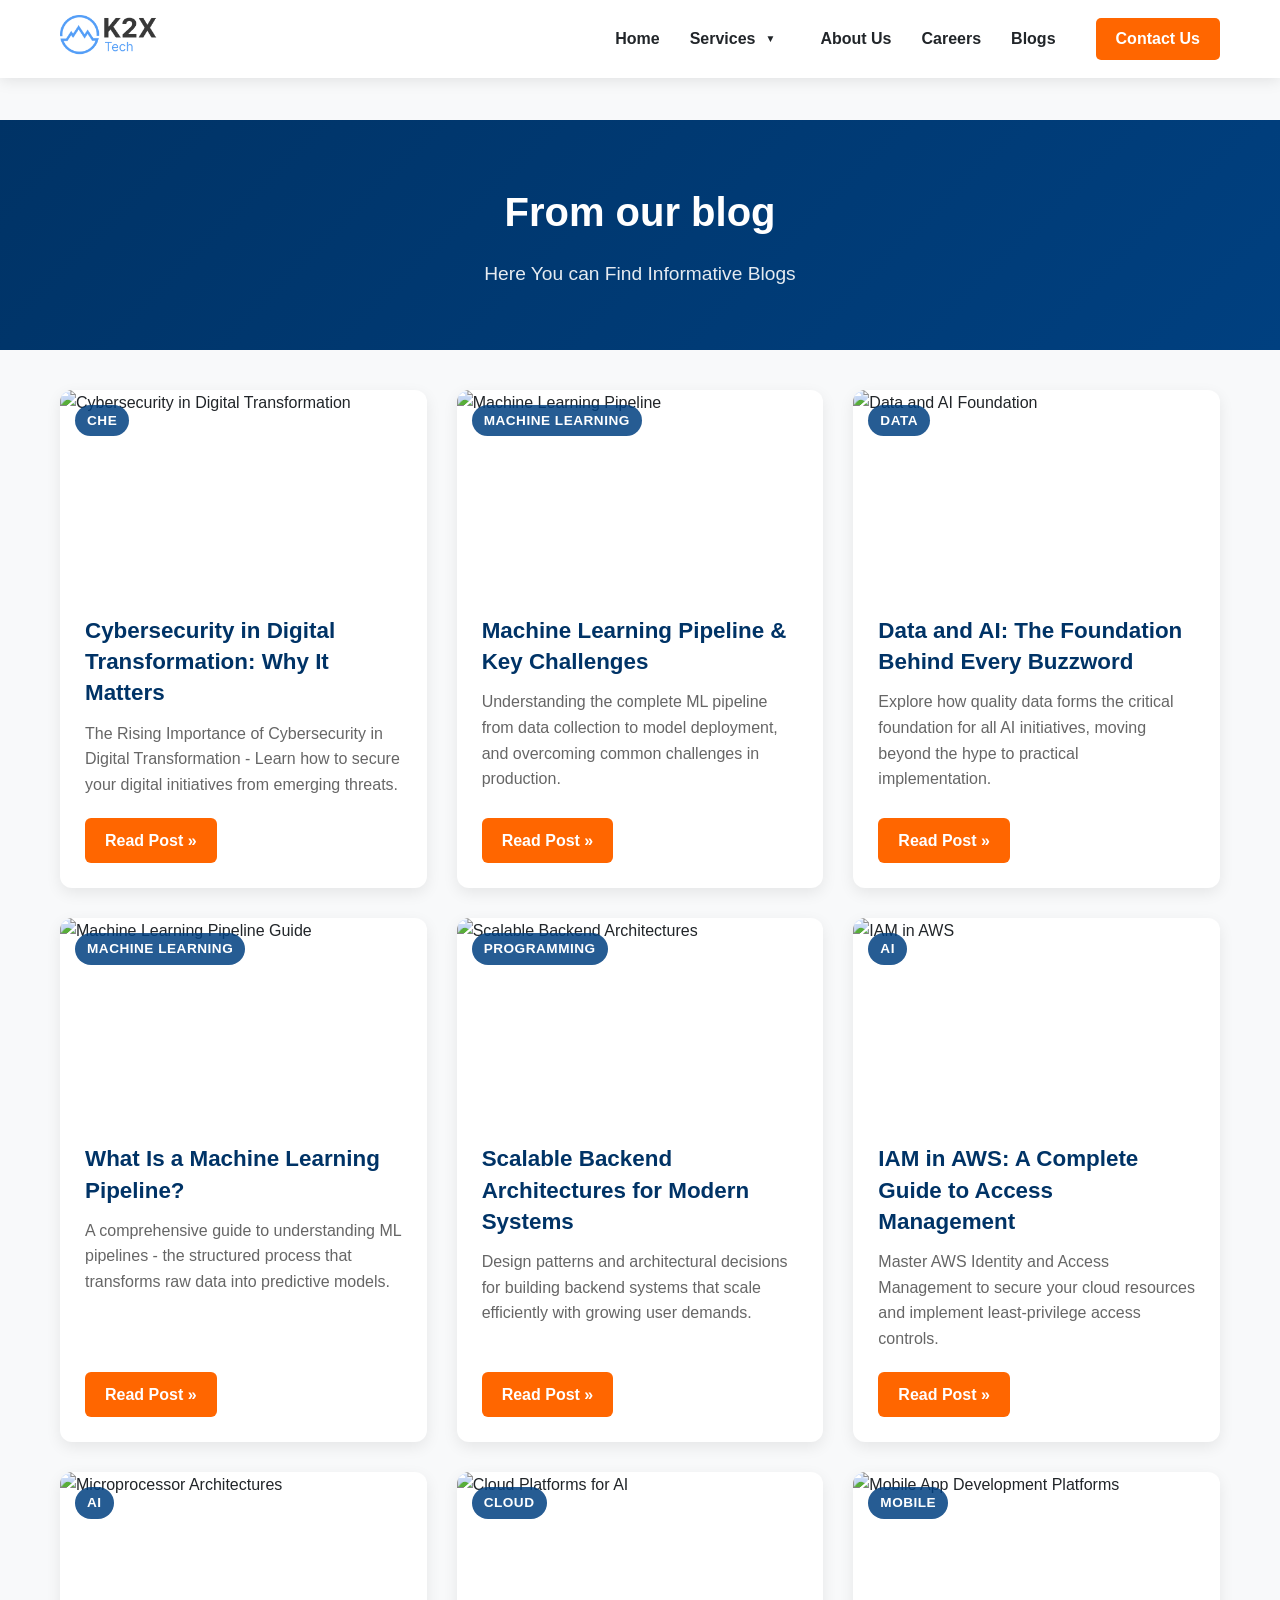
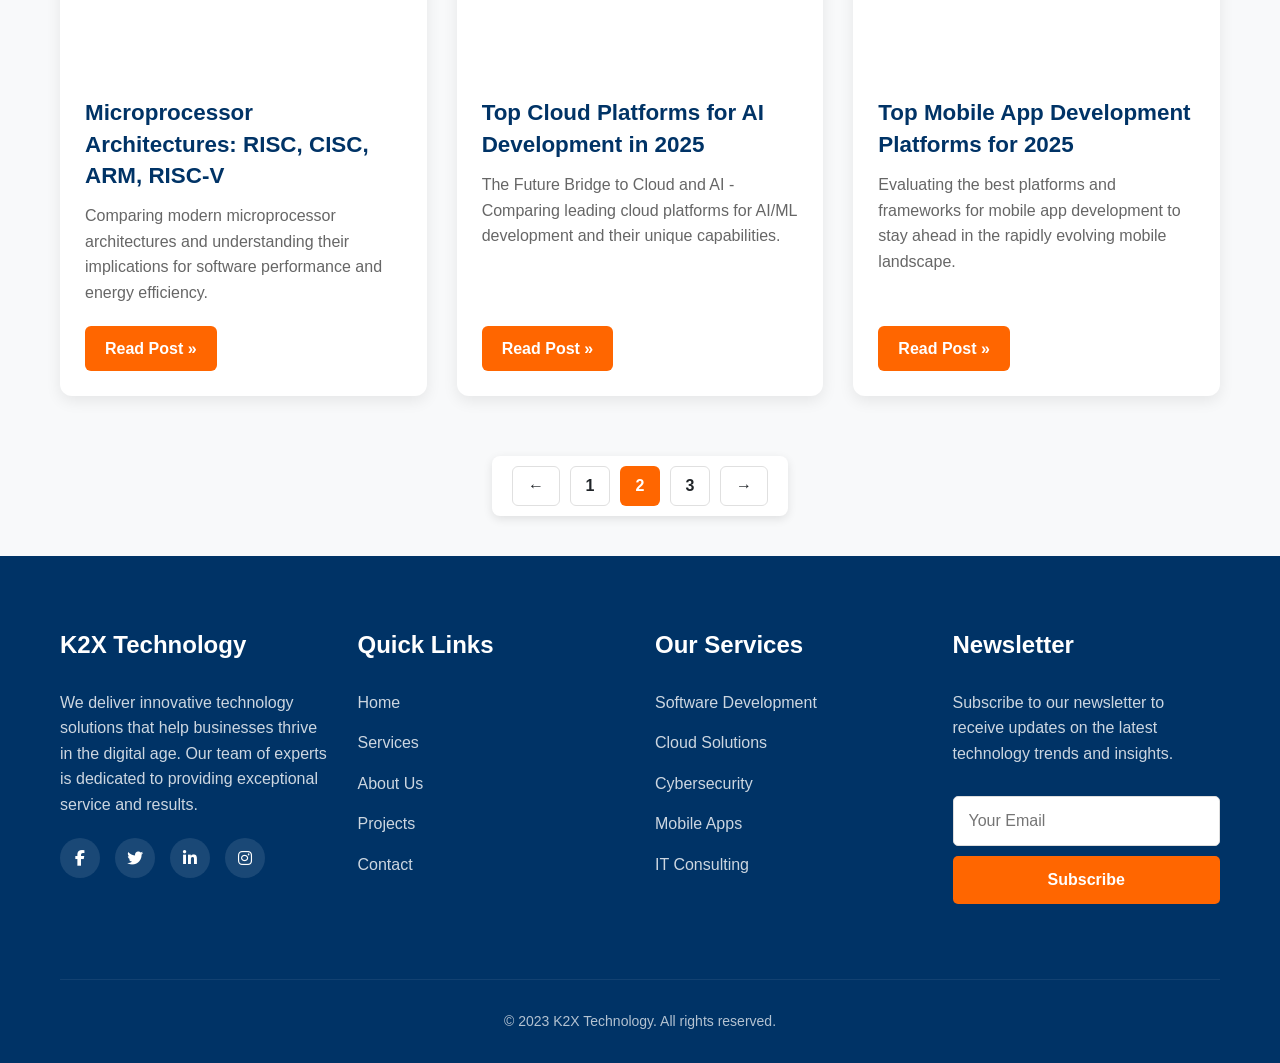
==== blog-page2.html @ 75957046 "Initial commit: K2x clone project" ====
<!DOCTYPE html>
<html lang="en">

<head>
    <meta charset="UTF-8">
    <meta name="viewport" content="width=device-width, initial-scale=1.0">
    <title>K2X TECH - AI Software Blogs - Page 2</title>
    <link rel="stylesheet" href="https://cdnjs.cloudflare.com/ajax/libs/font-awesome/6.4.0/css/all.min.css">
    <link rel="stylesheet" href="style.css">
    <style>
        /* Blog Page Specific Styles */
        .blog-page {
            padding-top: 120px;
            min-height: 100vh;
            background-color: #f8f9fa;
        }

        .blog-page-header {
            background: linear-gradient(135deg, var(--primary) 0%, #004080 100%);
            color: white;
            padding: 60px 0;
            text-align: center;
            margin-bottom: 40px;
        }

        .blog-page-title {
            font-size: 2.5rem;
            margin-bottom: 15px;
            font-weight: 700;
        }

        .blog-page-description {
            font-size: 1.2rem;
            opacity: 0.9;
            max-width: 600px;
            margin: 0 auto;
        }

        /* Blog Grid Layout */
        .blog-grid {
            display: grid;
            grid-template-columns: repeat(auto-fill, minmax(350px, 1fr));
            gap: 30px;
            margin-bottom: 60px;
        }

        .blog-card {
            background: white;
            border-radius: 12px;
            overflow: hidden;
            box-shadow: 0 5px 15px rgba(0, 0, 0, 0.08);
            transition: all 0.3s ease;
            height: 100%;
            display: flex;
            flex-direction: column;
        }

        .blog-card:hover {
            transform: translateY(-5px);
            box-shadow: 0 10px 25px rgba(0, 0, 0, 0.15);
        }

        .blog-category {
            position: absolute;
            top: 15px;
            left: 15px;
            background: rgba(0, 64, 128, 0.85);
            color: white;
            padding: 5px 12px;
            border-radius: 20px;
            font-size: 0.85rem;
            font-weight: 600;
            text-transform: uppercase;
            letter-spacing: 0.5px;
        }

        .blog-image {
            height: 200px;
            width: 100%;
            position: relative;
            overflow: hidden;
        }

        .blog-image img {
            width: 100%;
            height: 100%;
            object-fit: cover;
            transition: transform 0.5s ease;
        }

        .blog-card:hover .blog-image img {
            transform: scale(1.05);
        }

        .blog-content {
            padding: 25px;
            flex-grow: 1;
            display: flex;
            flex-direction: column;
        }

        .blog-title {
            font-size: 1.4rem;
            color: var(--primary);
            margin-bottom: 12px;
            line-height: 1.4;
            font-weight: 600;
        }

        .blog-excerpt {
            color: #666;
            line-height: 1.6;
            margin-bottom: 20px;
            flex-grow: 1;
        }

        .blog-meta {
            display: flex;
            justify-content: space-between;
            align-items: center;
            margin-top: auto;
        }

        .read-post-btn {
            background: var(--accent);
            color: white;
            border: none;
            padding: 10px 20px;
            border-radius: 6px;
            font-weight: 600;
            cursor: pointer;
            transition: all 0.3s ease;
            text-decoration: none;
            display: inline-block;
        }

        .read-post-btn:hover {
            background: #e67300;
            transform: translateY(-2px);
        }

        /* Pagination */
        .blog-pagination {
            display: flex;
            justify-content: center;
            margin: 40px 0;
        }

        .pagination-numbers {
            display: flex;
            align-items: center;
            gap: 10px;
            background: white;
            padding: 10px 20px;
            border-radius: 8px;
            box-shadow: 0 3px 10px rgba(0, 0, 0, 0.1);
        }

        .pagination-numbers a,
        .pagination-numbers span {
            display: flex;
            align-items: center;
            justify-content: center;
            min-width: 40px;
            height: 40px;
            border-radius: 6px;
            text-decoration: none;
            font-weight: 600;
            transition: all 0.3s ease;
        }

        .pagination-numbers a {
            color: var(--dark);
            background: white;
            border: 1px solid #e0e0e0;
        }

        .pagination-numbers a:hover {
            background: var(--primary);
            color: white;
            border-color: var(--primary);
        }

        .pagination-numbers span.current {
            background: var(--accent);
            color: white;
            border-color: var(--accent);
        }

        .page-arrow {
            padding: 0 15px !important;
        }

        /* Remove old pagination arrow styles if they exist */
        .pagination-arrow {
            display: none;
        }

        /* Responsive */
        @media (max-width: 992px) {
            .blog-grid {
                grid-template-columns: repeat(auto-fill, minmax(300px, 1fr));
            }
        }

        @media (max-width: 768px) {
            .blog-page-header {
                padding: 40px 0;
            }

            .blog-page-title {
                font-size: 2rem;
            }

            .blog-grid {
                grid-template-columns: 1fr;
                gap: 20px;
            }

            .blog-pagination {
                flex-direction: column;
                gap: 15px;
            }
        }

        @media (max-width: 576px) {
            .blog-page-title {
                font-size: 1.8rem;
            }

            .blog-page-description {
                font-size: 1.1rem;
            }

            .blog-content {
                padding: 20px;
            }

            .blog-title {
                font-size: 1.2rem;
            }
        }

        /* From our blog header style */
        .from-our-blog {
            text-align: center;
            margin-bottom: 30px;
        }

        .from-our-blog h2 {
            font-size: 2rem;
            color: var(--primary);
            margin-bottom: 10px;
        }

        .from-our-blog p {
            color: #666;
            font-size: 1.1rem;
        }
    </style>
</head>

<body>
    <!-- Header & Navigation -->
    <header>
        <div class="container header-container">
            <!-- Logo -->
            <a href="index.html" class="logo">
                <img src="K2X-logo.png" alt="K2X Tech" class="logo-img">
            </a>

            <!-- Desktop Navigation -->
            <nav class="desktop-nav">
                <ul>
                    <li><a href="index.html">Home</a></li>
                    <li class="has-dropdown">
                        <a href="index.html#services">Services <span class="dropdown-arrow">▼</span></a>
                        <ul class="dropdown-menu">
                            <li><a href="submenu.html#ai-machine-learning">AI/ML</a></li>
                            <li><a href="submenu.html#web-development">Web Development</a></li>
                            <li><a href="submenu.html#mobile-app-development">Mobile App Development</a></li>
                            <li><a href="submenu.html#ux-ui-design">UX/UI Design</a></li>
                            <li><a href="submenu.html#data-engineering">Data Engineering</a></li>
                            <li><a href="submenu.html#data-analytics">Data Analytics</a></li>
                        </ul>
                    </li>
                    <li><a href="index.html#about">About Us</a></li>
                    <li><a href="careers.html">Careers</a></li>
                    <li><a href="blog.html" class="active">Blogs</a></li>
                    <li><a href="index.html#contact" class="contact-btn">Contact Us</a></li>
                </ul>
            </nav>

            <!-- Mobile Menu Toggle -->
            <button class="mobile-menu-toggle" id="mobileMenuToggle" aria-label="Toggle menu">
                <div class="hamburger" id="hamburger">
                    <span class="hamburger-line"></span>
                    <span class="hamburger-line"></span>
                    <span class="hamburger-line"></span>
                </div>
            </button>
        </div>

        <!-- Mobile Menu Overlay -->
        <div class="mobile-menu-overlay" id="mobileMenuOverlay">
            <div class="mobile-menu-container">
                <div class="mobile-menu-header">
                    <div class="mobile-logo">
                        <img src="K2X-logo.png" alt="K2X Tech">
                    </div>
                </div>
                <nav class="mobile-nav">
                    <ul>
                        <li><a href="index.html">Home</a></li>
                        <li class="mobile-menu-item has-submenu">
                            <a href="index.html#services" class="submenu-toggle">
                                Services <span class="submenu-arrow">+</span>
                            </a>
                            <ul class="submenu">
                                <li><a href="submenu.html#ai-machine-learning">AI/ML</a></li>
                                <li><a href="submenu.html#web-development">Web Development</a></li>
                                <li><a href="submenu.html#mobile-app-development">Mobile App Development</a></li>
                                <li><a href="submenu.html#ux-ui-design">UX/UI Design</a></li>
                                <li><a href="submenu.html#data-engineering">Data Engineering</a></li>
                                <li><a href="submenu.html#data-analytics">Data Analytics</a></li>
                            </ul>
                        </li>
                        <li><a href="index.html#about">About Us</a></li>
                        <li><a href="careers.html">Careers</a></li>
                        <li><a href="blog.html" class="active">Blogs</a></li>
                        <li><a href="index.html#contact" class="mobile-contact-btn">Contact Us</a></li>
                    </ul>
                </nav>
            </div>
        </div>
    </header>

    <!-- Blog Page Content - Page 2 -->
    <main class="blog-page">
        <!-- Blog Page Header -->
        <div class="blog-page-header">
            <div class="container">
                <h1 class="blog-page-title">From our blog</h1>
                <p class="blog-page-description">Here You can Find Informative Blogs</p>
            </div>
        </div>

        <div class="container">
            <!-- Blog Grid -->
            <div class="blog-grid">
                <!-- Blog Card 1 - Page 2 -->
                <div class="blog-card">
                    <div class="blog-image">
                        <span class="blog-category">CHE</span>
                        <img src="https://images.unsplash.com/photo-1550751827-4bd374c3f58b?ixlib=rb-4.0.3&auto=format&fit=crop&w=600&q=80"
                            alt="Cybersecurity in Digital Transformation">
                    </div>
                    <div class="blog-content">
                        <h3 class="blog-title">Cybersecurity in Digital Transformation: Why It Matters</h3>
                        <p class="blog-excerpt">The Rising Importance of Cybersecurity in Digital Transformation - Learn
                            how to secure your digital initiatives from emerging threats.</p>
                        <div class="blog-meta">
                            <a href="blog-post-cybersecurity.html" class="read-post-btn">Read Post »</a>
                        </div>
                    </div>
                </div>

                <!-- Blog Card 2 - Page 2 -->
                <div class="blog-card">
                    <div class="blog-image">
                        <span class="blog-category">Machine Learning</span>
                        <img src="https://images.unsplash.com/photo-1555949963-ff9fe0c870eb?ixlib=rb-4.0.3&auto=format&fit=crop&w=600&q=80"
                            alt="Machine Learning Pipeline">
                    </div>
                    <div class="blog-content">
                        <h3 class="blog-title">Machine Learning Pipeline & Key Challenges</h3>
                        <p class="blog-excerpt">Understanding the complete ML pipeline from data collection to model
                            deployment, and overcoming common challenges in production.</p>
                        <div class="blog-meta">
                            <a href="blog-post-ml-pipeline.html" class="read-post-btn">Read Post »</a>
                        </div>
                    </div>
                </div>

                <!-- Blog Card 3 - Page 2 -->
                <div class="blog-card">
                    <div class="blog-image">
                        <span class="blog-category">Data</span>
                        <img src="https://images.unsplash.com/photo-1551288049-bebda4e38f71?ixlib=rb-4.0.3&auto=format&fit=crop&w=600&q=80"
                            alt="Data and AI Foundation">
                    </div>
                    <div class="blog-content">
                        <h3 class="blog-title">Data and AI: The Foundation Behind Every Buzzword</h3>
                        <p class="blog-excerpt">Explore how quality data forms the critical foundation for all AI
                            initiatives, moving beyond the hype to practical implementation.</p>
                        <div class="blog-meta">
                            <a href="blog-post-data-ai-foundation.html" class="read-post-btn">Read Post »</a>
                        </div>
                    </div>
                </div>

                <!-- Blog Card 4 - Page 2 -->
                <div class="blog-card">
                    <div class="blog-image">
                        <span class="blog-category">Machine Learning</span>
                        <img src="https://images.unsplash.com/photo-1555255707-c07966088b7b?ixlib=rb-4.0.3&auto=format&fit=crop&w=600&q=80"
                            alt="Machine Learning Pipeline Guide">
                    </div>
                    <div class="blog-content">
                        <h3 class="blog-title">What Is a Machine Learning Pipeline?</h3>
                        <p class="blog-excerpt">A comprehensive guide to understanding ML pipelines - the structured
                            process that transforms raw data into predictive models.</p>
                        <div class="blog-meta">
                            <a href="blog-post-what-is-ml-pipeline.html" class="read-post-btn">Read Post »</a>
                        </div>
                    </div>
                </div>

                <!-- Blog Card 5 - Page 2 -->
                <div class="blog-card">
                    <div class="blog-image">
                        <span class="blog-category">Programming</span>
                        <img src="https://images.unsplash.com/photo-1555066931-4365d14bab8c?ixlib=rb-4.0.3&auto=format&fit=crop&w=600&q=80"
                            alt="Scalable Backend Architectures">
                    </div>
                    <div class="blog-content">
                        <h3 class="blog-title">Scalable Backend Architectures for Modern Systems</h3>
                        <p class="blog-excerpt">Design patterns and architectural decisions for building backend systems
                            that scale efficiently with growing user demands.</p>
                        <div class="blog-meta">
                            <a href="blog-post-scalable-backend.html" class="read-post-btn">Read Post »</a>
                        </div>
                    </div>
                </div>

                <!-- Blog Card 6 - Page 2 -->
                <div class="blog-card">
                    <div class="blog-image">
                        <span class="blog-category">AI</span>
                        <img src="https://images.unsplash.com/photo-1620712943543-bcc4688e7485?ixlib=rb-4.0.3&auto=format&fit=crop&w=600&q=80"
                            alt="IAM in AWS">
                    </div>
                    <div class="blog-content">
                        <h3 class="blog-title">IAM in AWS: A Complete Guide to Access Management</h3>
                        <p class="blog-excerpt">Master AWS Identity and Access Management to secure your cloud resources
                            and implement least-privilege access controls.</p>
                        <div class="blog-meta">
                            <a href="blog-post-aws-iam.html" class="read-post-btn">Read Post »</a>
                        </div>
                    </div>
                </div>

                <!-- Blog Card 7 - Page 2 -->
                <div class="blog-card">
                    <div class="blog-image">
                        <span class="blog-category">AI</span>
                        <img src="https://images.unsplash.com/photo-1581094794329-c8112a89af12?ixlib=rb-4.0.3&auto=format&fit=crop&w=600&q=80"
                            alt="Microprocessor Architectures">
                    </div>
                    <div class="blog-content">
                        <h3 class="blog-title">Microprocessor Architectures: RISC, CISC, ARM, RISC-V</h3>
                        <p class="blog-excerpt">Comparing modern microprocessor architectures and understanding their
                            implications for software performance and energy efficiency.</p>
                        <div class="blog-meta">
                            <a href="blog-post-microprocessor-arch.html" class="read-post-btn">Read Post »</a>
                        </div>
                    </div>
                </div>

                <!-- Blog Card 8 - Page 2 -->
                <div class="blog-card">
                    <div class="blog-image">
                        <span class="blog-category">Cloud</span>
                        <img src="https://images.unsplash.com/photo-1451187580459-43490279c0fa?ixlib=rb-4.0.3&auto=format&fit=crop&w=600&q=80"
                            alt="Cloud Platforms for AI">
                    </div>
                    <div class="blog-content">
                        <h3 class="blog-title">Top Cloud Platforms for AI Development in 2025</h3>
                        <p class="blog-excerpt">The Future Bridge to Cloud and AI - Comparing leading cloud platforms
                            for AI/ML development and their unique capabilities.</p>
                        <div class="blog-meta">
                            <a href="blog-post-cloud-ai-platforms.html" class="read-post-btn">Read Post »</a>
                        </div>
                    </div>
                </div>

                <!-- Blog Card 9 - Page 2 -->
                <div class="blog-card">
                    <div class="blog-image">
                        <span class="blog-category">Mobile</span>
                        <img src="https://images.unsplash.com/photo-1512941937669-90a1b58e7e9c?ixlib=rb-4.0.3&auto=format&fit=crop&w=600&q=80"
                            alt="Mobile App Development Platforms">
                    </div>
                    <div class="blog-content">
                        <h3 class="blog-title">Top Mobile App Development Platforms for 2025</h3>
                        <p class="blog-excerpt">Evaluating the best platforms and frameworks for mobile app development
                            to stay ahead in the rapidly evolving mobile landscape.</p>
                        <div class="blog-meta">
                            <a href="blog-post-mobile-platforms.html" class="read-post-btn">Read Post »</a>
                        </div>
                    </div>
                </div>
            </div>

            <!-- Pagination -->
            <div class="blog-pagination">
                <div class="pagination-numbers">
                    <a href="blog.html" class="page-arrow">←</a>
                    <a href="blog.html">1</a>
                    <span class="current">2</span>
                    <a href="blog-page3.html">3</a>
                    <a href="blog-page3.html" class="page-arrow">→</a>
                </div>
            </div>
        </div>
        <!-- Footer -->
            <footer>
                <div class="container">
                    <div class="footer-content">
                        <div class="footer-col">
                            <h3>K2X Technology</h3>
                            <p>We deliver innovative technology solutions that help businesses thrive in the digital
                                age. Our team of experts is dedicated to providing exceptional service and results.</p>
                            <div class="social-links">
                                <a href="#"><i class="fab fa-facebook-f"></i></a>
                                <a href="#"><i class="fab fa-twitter"></i></a>
                                <a href="#"><i class="fab fa-linkedin-in"></i></a>
                                <a href="#"><i class="fab fa-instagram"></i></a>
                            </div>
                        </div>
                        <div class="footer-col">
                            <h3>Quick Links</h3>
                            <ul class="footer-links">
                                <li><a href="#home">Home</a></li>
                                <li><a href="#services">Services</a></li>
                                <li><a href="#about">About Us</a></li>
                                <li><a href="#projects">Projects</a></li>
                                <li><a href="contact.html">Contact</a></li>
                            </ul>
                        </div>
                        <div class="footer-col">
                            <h3>Our Services</h3>
                            <ul class="footer-links">
                                <li><a href="#">Software Development</a></li>
                                <li><a href="#">Cloud Solutions</a></li>
                                <li><a href="#">Cybersecurity</a></li>
                                <li><a href="#">Mobile Apps</a></li>
                                <li><a href="#">IT Consulting</a></li>
                            </ul>
                        </div>
                        <div class="footer-col">
                            <h3>Newsletter</h3>
                            <p>Subscribe to our newsletter to receive updates on the latest technology trends and
                                insights.</p>
                            <div class="form-group">
                                <input type="email" placeholder="Your Email" class="newsletter-input">
                                <button class="btn newsletter-btn">Subscribe</button>
                            </div>
                        </div>
                    </div>
                    <div class="copyright">
                        <p>&copy; 2023 K2X Technology. All rights reserved.</p>
                    </div>
                </div>
            </footer>

        <script src="script.js"></script>
</body>

</html>
---- style.css ----
* {
    margin: 0;
    padding: 0;
    box-sizing: border-box;
    font-family: 'Segoe UI', Tahoma, Geneva, Verdana, sans-serif;
}

:root {
    --primary: #003366;
    --secondary: #00a8e8;
    --accent: #ff6600;
    --light: #f8f9fa;
    --dark: #212529;
    --gray: #6c757d;
}

body {
    color: var(--dark);
    line-height: 1.6;
    overflow-x: hidden;
}

.container {
    width: 100%;
    max-width: 1200px;
    margin: 0 auto;
    padding: 0 20px;
}

/* ===== HEADER & NAVIGATION ===== */
header {
    background-color: white;
    box-shadow: 0 2px 15px rgba(0, 0, 0, 0.1);
    position: fixed;
    width: 100%;
    top: 0;
    z-index: 1000;
}

.header-container {
    display: flex;
    justify-content: space-between;
    align-items: center;
    padding: 15px 20px;
}

/* Logo */
.logo-img {
    height: 40px;
    width: auto;
}

/* Desktop Navigation */
.desktop-nav ul {
    display: flex;
    list-style: none;
    align-items: center;
    justify-content: center;
}

.desktop-nav ul li {
    margin-left: 30px;
    position: relative;
}

.desktop-nav ul li a {
    text-decoration: none;
    color: var(--dark);
    font-weight: 600;
    font-size: 16px;
    transition: color 0.3s;
    display: flex;
    align-items: center;
}

.desktop-nav ul li a:hover {
    color: var(--secondary);
}

.contact-btn {
    background-color: var(--accent);
    color: white !important;
    padding: 8px 20px !important;
    border-radius: 5px;
    margin-left: 10px !important;
    transition: all 0.3s;
}

.contact-btn:hover {
    background-color: #e55a00 !important;
    color: white !important;
    transform: translateY(-2px);
}

/* ===== DROPDOWN CENTERING FIXES ===== */
.desktop-nav .has-dropdown {
    position: relative;
}

.desktop-nav .has-dropdown > a {
    position: relative;
    padding-right: 15px;
    display: flex;
    align-items: center;
    justify-content: center;
    gap: 5px;
}

.desktop-nav .dropdown-arrow {
    font-size: 10px;
    margin-left: 5px;
    transition: transform 0.3s;
    display: inline-block;
}

.desktop-nav .has-dropdown:hover .dropdown-arrow {
    transform: rotate(180deg);
}

.desktop-nav .dropdown-menu {
    position: absolute;
    top: 100%;
    left: 50%;
    transform: translateX(-50%) translateY(10px);
    background-color: white;
    min-width: 200px;
    box-shadow: 0 10px 30px rgba(0, 0, 0, 0.15);
    border-radius: 8px;
    padding: 10px 0;
    opacity: 0;
    visibility: hidden;
    transition: all 0.3s ease;
    z-index: 1001;
    list-style: none;
    margin-top: 15px;
    text-align: left;
}

.desktop-nav .has-dropdown:hover .dropdown-menu {
    opacity: 1;
    visibility: visible;
    transform: translateX(-50%) translateY(0);
}

.desktop-nav .dropdown-menu::before {
    content: '';
    position: absolute;
    top: -8px;
    left: 50%;
    transform: translateX(-50%);
    border-left: 8px solid transparent;
    border-right: 8px solid transparent;
    border-bottom: 8px solid white;
}

.desktop-nav .dropdown-menu li {
    margin: 0;
    width: 100%;
}

.desktop-nav .dropdown-menu a {
    display: block;
    padding: 10px 20px;
    color: var(--dark);
    font-weight: 500;
    font-size: 14px;
    text-decoration: none;
    transition: all 0.3s;
    white-space: nowrap;
    text-align: left;
    border-left: 3px solid transparent;
}

.desktop-nav .dropdown-menu a:hover {
    background-color: rgba(0, 163, 232, 0.05);
    color: var(--secondary);
    border-left: 3px solid var(--accent);
    padding-left: 25px;
    display: inline-block
}

/* Mobile Menu Toggle */
.mobile-menu-toggle {
    display: none;
    cursor: pointer;
    z-index: 1002;
    background: none;
    border: none;
    padding: 10px;
}

.hamburger {
    width: 30px;
    height: 20px;
    position: relative;
    display: flex;
    flex-direction: column;
    justify-content: space-between;
    transition: all 0.3s;
}

/* Hamburger lines - initially showing 3 lines */
.hamburger-line {
    display: block;
    height: 3px;
    width: 100%;
    background-color: var(--primary);
    border-radius: 3px;
    transition: all 0.3s;
    position: absolute;
}

/* Position the 3 lines */
.hamburger-line:nth-child(1) {
    top: 0;
}

.hamburger-line:nth-child(2) {
    top: 50%;
    transform: translateY(-50%);
}

.hamburger-line:nth-child(3) {
    bottom: 0;
}

/* When menu is open, transform to X */
.hamburger.active .hamburger-line:nth-child(1) {
    top: 50%;
    transform: translateY(-50%) rotate(45deg);
}

.hamburger.active .hamburger-line:nth-child(2) {
    opacity: 0;
    transform: translateX(-10px);
}

.hamburger.active .hamburger-line:nth-child(3) {
    top: 50%;
    transform: translateY(-50%) rotate(-45deg);
}

/* ===== MOBILE MENU STYLES - UPDATED ===== */
/* Mobile Menu Overlay */
.mobile-menu-overlay {
    position: fixed;
    top: 0;
    right: -100%;
    width: 100%;
    height: 100vh;
    background: rgba(0, 0, 0, 0.9);
    z-index: 1001;
    transition: right 0.4s ease;
    overflow-y: auto;
}

.mobile-menu-overlay.active {
    right: 0;
}

.mobile-menu-container {
    position: absolute;
    top: 0;
    right: 0;
    width: 100%;
    height: 100%;
    background: white;
    display: flex;
    flex-direction: column;
    padding: 20px;
}

.mobile-menu-header {
    display: flex;
    justify-content: space-between;
    align-items: center;
    padding: 20px 0;
    border-bottom: 1px solid #eee;
}

.mobile-logo img {
    height: 35px;
    width: auto;
}

.mobile-close {
    display: none;
}

/* ===== MOBILE NAVIGATION - CENTERED FIX ===== */
.mobile-nav {
    flex: 1;
    padding: 30px 0;
    display: flex;
    flex-direction: column;
    justify-content: flex-start;
    align-items: center;
}

.mobile-nav ul {
    list-style: none;
    width: 100%;
    max-width: 300px;
    text-align: center;
    padding: 0;
    display: flex;
    flex-direction: column;
    align-items: center;
}

.mobile-nav ul li {
    margin-bottom: 0;
    width: 100%;
    text-align: center;
}

.mobile-nav ul li a {
    text-decoration: none;
    color: var(--dark);
    font-size: 18px;
    font-weight: 600;
    display: flex;
    align-items: center;
    justify-content: center;
    padding: 15px 0;
    border-bottom: 1px solid #eee;
    transition: all 0.3s;
    width: 100%;
}

.mobile-nav ul li a:hover {
    color: var(--secondary);
}

.mobile-contact-btn {
    background-color: var(--accent);
    color: white !important;
    padding: 12px 30px !important;
    border-radius: 8px;
    display: inline-block !important;
    border: none !important;
    margin-top: 20px !important;
    font-size: 16px !important;
    font-weight: 600;
    transition: all 0.3s;
}

.mobile-contact-btn:hover {
    background-color: #e55a00 !important;
    transform: translateY(-3px);
    box-shadow: 0 5px 15px rgba(0, 0, 0, 0.2);
}

/* ===== MOBILE SUBMENU ACCORDION - CENTERED FIX ===== */
.mobile-nav .has-submenu {
    position: relative;
    width: 100%;
}

.mobile-nav .submenu-toggle {
    display: flex;
    justify-content: center;
    align-items: center;
    cursor: pointer;
    padding: 15px 0;
    border-bottom: 1px solid #eee;
    color: var(--dark);
    font-size: 18px;
    font-weight: 600;
    text-decoration: none;
    width: 100%;
    text-align: center;
}

.mobile-nav .submenu-arrow {
    font-size: 20px;
    display: inline-block;
    width: 20px;
    text-align: center;
    color: var(--primary);
    margin-left: 10px;
}

.mobile-nav .submenu {
    max-height: 0;
    overflow: hidden;
    transition: max-height 0.3s ease;
    list-style: none;
    padding-left: 0;
    margin: 0;
    width: 100%;
    background-color: rgba(0, 0, 0, 0.02);
    text-align: center;
}

.mobile-nav .has-submenu.active .submenu {
    max-height: 400px;
}

.mobile-nav .submenu li {
    margin-bottom: 0;
    width: 100%;
}

.mobile-nav .submenu a {
    display: flex;
    align-items: center;
    justify-content: center;
    padding: 12px 0;
    font-size: 16px;
    color: var(--gray);
    text-decoration: none;
    border-bottom: 1px solid #eee;
    transition: all 0.3s;
    width: 100%;
    text-align: center;
}

.mobile-nav .submenu a:hover {
    color: var(--secondary);
    background-color: rgba(0, 0, 0, 0.03);
}

/* Mobile Menu Footer */
.mobile-menu-footer {
    padding: 20px 0;
    border-top: 1px solid #eee;
    text-align: center;
}

.mobile-social {
    display: flex;
    justify-content: center;
    gap: 15px;
    margin-bottom: 20px;
}

.mobile-social a {
    display: flex;
    align-items: center;
    justify-content: center;
    width: 45px;
    height: 45px;
    background-color: var(--primary);
    color: white;
    border-radius: 50%;
    text-decoration: none;
    font-size: 18px;
    transition: all 0.3s;
}

.mobile-social a:hover {
    background-color: var(--accent);
    transform: translateY(-3px);
}

.mobile-copyright {
    color: var(--gray);
    font-size: 14px;
    margin-top: 10px;
}

/* ===== HERO SLIDER - UPDATED FOR 2 SLIDES ===== */
.hero-slider {
    position: relative;
    height: 100vh;
    min-height: 600px;
    overflow: hidden;
    margin-top: 70px;
}

.slide {
    position: absolute;
    top: 0;
    left: 0;
    width: 100%;
    height: 100%;
    opacity: 0;
    transition: opacity 1s ease-in-out;
    display: flex;
    align-items: center;
}

.slide.active {
    opacity: 1;
    z-index: 1;
}

/* Slide 1 - Desktop layout with image on right */
#slide1 {
    background-color: white;
}

#slide1 .slide-content {
    display: flex;
    width: 100%;
    height: 100%;
    align-items: center;
}

#slide1 .slide-text {
    flex: 0 0 45%;
    max-width: 45%;
    padding: 0 80px;
    display: flex;
    flex-direction: column;
    justify-content: center;
    align-items: flex-start;
    height: 100%;
}

#slide1 .slide-image {
    flex: 0 0 55%;
    max-width: 55%;
    height: 100%;
    display: flex;
    align-items: center;
    justify-content: center;
    padding: 40px;
    background-color: transparent;
}

#slide1 .slide-image img {
    max-width: 100%;
    max-height: 80%;
    width: auto;
    height: auto;
    object-fit: contain;
    object-position: center;
}

#slide1 h1 {
    color: var(--primary);
    font-size: 3.2rem;
    margin-bottom: 20px;
    text-align: left;
    line-height: 1.2;
    font-weight: 700;
}

#slide1 p {
    font-size: 1.2rem;
    color: var(--gray);
    margin-bottom: 30px;
}

#slide1 .btn {
    margin-top: 20px;
    align-self: flex-start;
}

/* Slide 2 - Full Background Image */
#slide2 {
    background: linear-gradient(rgba(0, 51, 102, 0.7), rgba(0, 51, 102, 0.7)), url('slide\ 2.jpg');
    background-size: cover;
    background-position: center;
    background-repeat: no-repeat;
    color: white;
}

#slide2 .slide-content {
    display: flex;
    align-items: center;
    justify-content: center;
    height: 100%;
    width: 100%;
    padding: 0 40px;
}

#slide2 .slide-text {
    text-align: center;
    max-width: 600px;
    z-index: 2;
}

#slide2 h1 {
    color: white;
    font-size: 2.5rem;
    margin-bottom: 30px;
    text-shadow: 2px 2px 4px rgba(0, 0, 0, 0.3);
    line-height: 1.2;
}

#slide2 p {
    font-size: 1.2rem;
    margin-bottom: 40px;
    opacity: 0.9;
    max-width: 600px;
    margin-left: auto;
    margin-right: auto;
}

#slide2 .btn {
    background-color: var(--accent);
    color: white;
    padding: 15px 40px;
    font-size: 1.1rem;
    border-radius: 5px;
    display: inline-block;
}

#slide2 .btn:hover {
    background-color: #e55a00;
    transform: translateY(-3px);
    box-shadow: 0 10px 20px rgba(0, 0, 0, 0.3);
}

/* Slider Controls */
.slider-controls {
    position: absolute;
    bottom: 40px;
    left: 0;
    right: 0;
    display: flex;
    justify-content: center;
    align-items: center;
    gap: 30px;
    z-index: 10;
}

.prev-slide, .next-slide {
    background: rgba(255, 255, 255, 0.2);
    border: none;
    width: 50px;
    height: 50px;
    border-radius: 50%;
    color: white;
    font-size: 20px;
    cursor: pointer;
    transition: all 0.3s;
    display: flex;
    align-items: center;
    justify-content: center;
}

.prev-slide:hover, .next-slide:hover {
    background: var(--accent);
    transform: scale(1.1);
}

.slide-dots {
    display: flex;
    gap: 10px;
}

.dot {
    width: 12px;
    height: 12px;
    border-radius: 50%;
    background: rgba(255, 255, 255, 0.5);
    cursor: pointer;
    transition: all 0.3s;
}

.dot.active {
    background: var(--accent);
    transform: scale(1.2);
}

/* ===== TRUSTED CLIENTS SECTION ===== */
.clients-section {
    background-color: var(--light);
    padding: 15px 0;
    overflow: hidden;
}

.clients-carousel-container {
    position: relative;
    width: 100%;
    overflow: hidden;
    margin-top: 30px;
    padding: 15px 0;
}

.clients-carousel-track {
    display: flex;
    animation: scroll 20s linear infinite;
    width: max-content;
}

.client-logo-item {
    flex: 0 0 auto;
    width: 150px;
    height: 70px;
    margin: 0 20px;
    display: flex;
    align-items: center;
    justify-content: center;
    padding: 15px;
    background: white;
    border-radius: 6px;
    box-shadow: 0 3px 10px rgba(0, 0, 0, 0.05);
    transition: all 0.3s ease;
}

.client-logo-item:hover {
    transform: translateY(-3px);
    box-shadow: 0 6px 15px rgba(0, 0, 0, 0.08);
}

.client-logo-item img {
    max-width: 100%;
    max-height: 45px;
    width: auto;
    height: auto;
    object-fit: contain;
    filter: grayscale(100%);
    opacity: 0.7;
    transition: all 0.3s ease;
}

.client-logo-item:hover img {
    filter: grayscale(0%);
    opacity: 1;
    transform: scale(1.03);
}

.clients-carousel-container:hover .clients-carousel-track {
    animation-play-state: paused;
}

@keyframes scroll {
    0% {
        transform: translateX(0);
    }
    100% {
        transform: translateX(-50%);
    }
}

.clients-carousel-container::before,
.clients-carousel-container::after {
    content: '';
    position: absolute;
    top: 0;
    width: 80px;
    height: 100%;
    z-index: 2;
    pointer-events: none;
}

.clients-carousel-container::before {
    left: 0;
    background: linear-gradient(to right, var(--light) 0%, transparent 100%);
}

.clients-carousel-container::after {
    right: 0;
    background: linear-gradient(to left, var(--light) 0%, transparent 100%);
}

/* ===== AI-POWERED DEVELOPMENT SECTION ===== */
.ai-section {
    background-color: white;
    padding: 100px 0;
}

.ai-content {
    display: flex;
    align-items: center;
    gap: 60px;
}

.ai-text {
    flex: 1;
}

.ai-text h2 {
    font-size: 2.8rem;
    color: var(--primary);
    margin-bottom: 30px;
    line-height: 1.3;
}

.ai-text p {
    font-size: 1.1rem;
    line-height: 1.8;
    color: var(--dark);
    margin-bottom: 25px;
}

.ai-text strong {
    color: var(--accent);
    font-weight: 600;
}

.ai-image {
    flex: 1;
    border-radius: 15px;
    overflow: hidden;
    box-shadow: 0 15px 40px rgba(0, 0, 0, 0.1);
    transition: transform 0.3s ease;
}

.ai-image:hover {
    transform: translateY(-10px);
}

.ai-image img {
    width: 100%;
    height: auto;
    display: block;
    transition: transform 0.5s ease;
}

.ai-image:hover img {
    transform: scale(1.05);
}

/* ===== WHAT WE OFFER SECTION ===== */
.services-offer-section {
    background-color: var(--light);
    padding: 100px 0;
}

.services-offer-section .section-title {
    margin-bottom: 70px;
}

.services-offer-section .section-title h2 {
    font-size: 2.8rem;
    color: var(--primary);
}

.services-offer-section .section-title p {
    font-size: 1.2rem;
    max-width: 800px;
    margin: 20px auto 0;
    color: var(--dark);
}

.services-grid {
    display: grid;
    grid-template-columns: repeat(auto-fit, minmax(350px, 1fr));
    gap: 30px;
}

.service-card-clickable {
    background-color: white;
    border-radius: 15px;
    padding: 40px 30px;
    box-shadow: 0 10px 30px rgba(0, 0, 0, 0.08);
    transition: all 0.3s ease;
    position: relative;
    overflow: hidden;
    cursor: pointer;
    border: 2px solid transparent;
    display: flex;
    flex-direction: column;
    height: 100%;
    text-decoration: none;
    color: inherit;
}

.service-card-clickable::before {
    content: '';
    position: absolute;
    top: 0;
    left: 0;
    right: 0;
    bottom: 0;
    z-index: 1;
}

.service-card-clickable:hover {
    transform: translateY(-10px);
    box-shadow: 0 15px 40px rgba(0, 0, 0, 0.15);
    border-color: var(--secondary);
}

.service-card-clickable > * {
    position: relative;
    z-index: 2;
}

.service-icon {
    font-size: 60px;
    margin-bottom: 25px;
    display: inline-block;
    transition: transform 0.3s ease;
}

.service-card-clickable:hover .service-icon {
    transform: scale(1.1);
}

.service-card-clickable h3 {
    font-size: 1.5rem;
    color: var(--primary);
    margin-bottom: 15px;
    font-weight: 600;
}

.service-card-clickable p {
    color: var(--gray);
    line-height: 1.7;
    margin-bottom: 25px;
    flex-grow: 1;
}

.service-link {
    display: inline-block;
    color: var(--accent);
    font-weight: 600;
    text-decoration: none;
    font-size: 1rem;
    transition: all 0.3s ease;
    position: relative;
    padding-right: 25px;
    align-self: flex-start;
}

.service-link::after {
    content: '→';
    position: absolute;
    right: 0;
    top: 50%;
    transform: translateY(-50%);
    transition: transform 0.3s ease;
}

.service-link:hover {
    color: var(--secondary);
    padding-right: 30px;
}

.service-link:hover::after {
    transform: translateY(-50%) translateX(5px);
}

.service-card-clickable::after {
    content: '';
    position: absolute;
    top: 0;
    left: 0;
    right: 0;
    bottom: 0;
    background: linear-gradient(135deg, rgba(0, 163, 232, 0.05) 0%, rgba(255, 102, 0, 0.05) 100%);
    opacity: 0;
    transition: opacity 0.3s ease;
    z-index: 1;
}

.service-card-clickable:hover::after {
    opacity: 1;
}

/* ===== BUTTONS ===== */
.btn {
    display: inline-block;
    padding: 15px 35px;
    background-color: var(--accent);
    color: white;
    text-decoration: none;
    border-radius: 5px;
    font-weight: 600;
    font-size: 16px;
    transition: all 0.3s;
    border: none;
    cursor: pointer;
}

.btn:hover {
    background-color: #e55a00;
    transform: translateY(-3px);
    box-shadow: 0 10px 20px rgba(0, 0, 0, 0.2);
}

.btn-outline {
    background-color: transparent;
    border: 2px solid white;
    margin-left: 15px;
}

.btn-outline:hover {
    background-color: white;
    color: var(--primary);
}

/* ===== SECTIONS ===== */
.section {
    padding: 100px 0;
}

.section:first-of-type {
    padding-top: 100px;
}

.section-title {
    text-align: center;
    margin-bottom: 60px;
}

.section-title h2 {
    font-size: 2.5rem;
    color: var(--primary);
    margin-bottom: 15px;
}

.section-title p {
    color: var(--gray);
    max-width: 600px;
    margin: 0 auto;
}
/* ===== TECH STACK SECTION ===== */
.tech-stack-logos {
    display: flex;
    flex-direction: column;
    align-items: center;
    gap: 50px;
    margin-top: 50px;
}

.tech-logo-row {
    display: flex;
    justify-content: center;
    align-items: center;
    gap: 60px;
    flex-wrap: wrap;
}

.tech-logo-item {
    width: 140px;
    height: 140px;
    display: flex;
    align-items: center;
    justify-content: center;
    background: white;
    border-radius: 20px;
    padding: 30px;
    box-shadow: 0 8px 25px rgba(0, 0, 0, 0.08);
    transition: all 0.4s ease;
}

.tech-logo-item:hover {
    transform: translateY(-8px) scale(1.05);
    box-shadow: 0 15px 35px rgba(0, 0, 0, 0.12);
}

.tech-logo-item img {
    width: 100%;
    height: 100%;
    object-fit: contain;
    max-width: 80px;
    max-height: 80px;
    filter: grayscale(20%);
    opacity: 0.85;
    transition: all 0.4s ease;
}

.tech-logo-item:hover img {
    filter: grayscale(0%);
    opacity: 1;
    transform: scale(1.1);
}

/* Text-based logos alternative */
.tech-logo-item.text-logo {
    display: flex;
    align-items: center;
    justify-content: center;
    font-weight: 700;
    font-size: 1.3rem;
    color: var(--primary);
    text-align: center;
    line-height: 1.2;
    font-family: 'Segoe UI', Tahoma, Geneva, Verdana, sans-serif;
}

.tech-logo-item.text-logo span {
    display: block;
}

.tech-logo-item.text-logo:hover {
    color: var(--secondary);
    transform: translateY(-8px) scale(1.05);
}

/* Responsive Design for Tech Stack */
@media (max-width: 1200px) {
    .tech-logo-row {
        gap: 50px;
    }
    
    .tech-logo-item {
        width: 130px;
        height: 130px;
        padding: 25px;
    }
    
    .tech-logo-item img {
        max-width: 75px;
        max-height: 75px;
    }
    
    .tech-logo-item.text-logo {
        font-size: 1.2rem;
    }
}

@media (max-width: 992px) {
    .tech-stack-logos {
        gap: 40px;
        margin-top: 40px;
    }
    
    .tech-logo-row {
        gap: 40px;
    }
    
    .tech-logo-item {
        width: 120px;
        height: 120px;
        padding: 25px;
        border-radius: 18px;
    }
    
    .tech-logo-item img {
        max-width: 70px;
        max-height: 70px;
    }
    
    .tech-logo-item.text-logo {
        font-size: 1.1rem;
    }
}

@media (max-width: 768px) {
    .tech-stack-logos {
        gap: 35px;
        margin-top: 35px;
    }
    
    .tech-logo-row {
        gap: 30px;
    }
    
    .tech-logo-item {
        width: 110px;
        height: 110px;
        padding: 22px;
        border-radius: 16px;
    }
    
    .tech-logo-item img {
        max-width: 65px;
        max-height: 65px;
    }
    
    .tech-logo-item.text-logo {
        font-size: 1.1rem;
    }
}

@media (max-width: 576px) {
    .tech-stack-logos {
        gap: 30px;
        margin-top: 30px;
    }
    
    .tech-logo-row {
        gap: 25px;
    }
    
    .tech-logo-item {
        width: 100px;
        height: 100px;
        padding: 20px;
        border-radius: 15px;
    }
    
    .tech-logo-item img {
        max-width: 60px;
        max-height: 60px;
    }
    
    .tech-logo-item.text-logo {
        font-size: 1rem;
    }
}

@media (max-width: 480px) {
    .tech-stack-logos {
        gap: 25px;
        margin-top: 25px;
    }
    
    .tech-logo-row {
        gap: 20px;
    }
    
    .tech-logo-item {
        width: 90px;
        height: 90px;
        padding: 18px;
        border-radius: 14px;
    }
    
    .tech-logo-item img {
        max-width: 55px;
        max-height: 55px;
    }
    
    .tech-logo-item.text-logo {
        font-size: 0.95rem;
    }
}

@media (max-width: 400px) {
    .tech-logo-row {
        gap: 18px;
    }
    
    .tech-logo-item {
        width: 85px;
        height: 85px;
        padding: 16px;
        border-radius: 12px;
    }
    
    .tech-logo-item img {
        max-width: 50px;
        max-height: 50px;
    }
    
    .tech-logo-item.text-logo {
        font-size: 0.9rem;
    }
}
/* ===== BLOGS SECTION WITH IMAGES ===== */
.blogs-section {
    background-color: var(--light);
    padding: 100px 0;
}

/* Blog Header */
.blog-header {
    display: flex;
    justify-content: space-between;
    align-items: flex-start;
    margin-bottom: 50px;
}

.blog-title-area h2 {
    font-size: 2.8rem;
    color: var(--primary);
    margin-bottom: 15px;
    font-weight: 700;
}

.blog-title-area p {
    font-size: 1.2rem;
    color: var(--gray);
    max-width: 500px;
}

.explore-btn {
    display: inline-block;
    padding: 15px 40px;
    background-color: var(--accent);
    color: white;
    text-decoration: none;
    border-radius: 8px;
    font-weight: 600;
    font-size: 1.1rem;
    transition: all 0.3s ease;
    border: 2px solid var(--accent);
    margin-top: 10px;
}

.explore-btn:hover {
    background-color: transparent;
    color: var(--accent);
    transform: translateY(-3px);
    box-shadow: 0 10px 20px rgba(255, 102, 0, 0.2);
}

/* Blog Cards Grid with Images */
.blog-cards-grid {
    display: grid;
    grid-template-columns: repeat(auto-fit, minmax(350px, 1fr));
    gap: 40px;
}

.blog-card-with-image {
    background-color: white;
    border-radius: 15px;
    overflow: hidden;
    box-shadow: 0 10px 30px rgba(0, 0, 0, 0.05);
    transition: all 0.3s ease;
    border: 1px solid rgba(0, 0, 0, 0.05);
    height: 100%;
    display: flex;
    flex-direction: column;
}

.blog-card-with-image:hover {
    transform: translateY(-8px);
    box-shadow: 0 15px 40px rgba(0, 0, 0, 0.1);
    border-color: rgba(0, 168, 232, 0.2);
}

.blog-card-image {
    height: 220px;
    width: 100%;
    overflow: hidden;
}

.blog-card-image img {
    width: 100%;
    height: 100%;
    object-fit: cover;
    transition: transform 0.5s ease;
}

.blog-card-with-image:hover .blog-card-image img {
    transform: scale(1.05);
}

.blog-card-content {
    padding: 30px;
    flex-grow: 1;
    display: flex;
    flex-direction: column;
}

.blog-card-title {
    font-size: 1.4rem;
    color: var(--primary);
    margin-bottom: 20px;
    line-height: 1.4;
    font-weight: 600;
    flex-grow: 0;
}

.blog-card-divider {
    height: 2px;
    background: linear-gradient(to right, var(--accent), var(--secondary));
    margin: 20px 0;
    width: 60px;
}

.blog-card-subtitle {
    font-size: 1.2rem;
    color: var(--dark);
    margin-bottom: 25px;
    font-weight: 600;
    flex-grow: 1;
}

/* Tech List */
.blog-tech-list {
    margin-bottom: 25px;
    flex-grow: 1;
}

.tech-item {
    display: block;
    padding: 10px 0;
    color: var(--dark);
    font-size: 1rem;
    border-bottom: 1px solid rgba(0, 0, 0, 0.05);
    position: relative;
    padding-left: 25px;
}

.tech-item:before {
    content: "—";
    color: var(--accent);
    font-size: 1.2rem;
    position: absolute;
    left: 0;
    top: 8px;
    font-weight: bold;
}

/* Blog Card Links */
.blog-card-links {
    margin-top: auto;
}

.blog-card-link {
    display: inline-block;
    color: var(--accent);
    font-weight: 600;
    text-decoration: none;
    font-size: 1rem;
    transition: all 0.3s ease;
    position: relative;
    padding-right: 25px;
}

.blog-card-link:after {
    content: "→";
    position: absolute;
    right: 0;
    top: 50%;
    transform: translateY(-50%);
    transition: transform 0.3s ease;
}

.blog-card-link:hover {
    color: var(--secondary);
    padding-right: 30px;
}

.blog-card-link:hover:after {
    transform: translateY(-50%) translateX(5px);
}

/* Responsive Design */
@media (max-width: 1200px) {
    .blog-cards-grid {
        gap: 35px;
    }
    
    .blog-card-content {
        padding: 25px;
    }
}

@media (max-width: 992px) {
    .blogs-section {
        padding: 80px 0;
    }
    
    .blog-header {
        margin-bottom: 60px;
    }
    
    .blog-title-area h2 {
        font-size: 2.5rem;
    }
    
    .blog-cards-grid {
        grid-template-columns: repeat(auto-fit, minmax(320px, 1fr));
        gap: 30px;
    }
    
    .blog-card-image {
        height: 200px;
    }
    
    .blog-card-title {
        font-size: 1.3rem;
    }
}

@media (max-width: 768px) {
    .blogs-section {
        padding: 70px 0;
    }
    
    .blog-header {
        flex-direction: column;
        gap: 30px;
        margin-bottom: 50px;
    }
    
    .explore-btn {
        align-self: flex-start;
        margin-top: 0;
    }
    
    .blog-cards-grid {
        grid-template-columns: 1fr;
        max-width: 500px;
        margin: 0 auto;
        gap: 30px;
    }
    
    .blog-card-image {
        height: 220px;
    }
    
    .blog-card-content {
        padding: 30px 25px;
    }
}

@media (max-width: 576px) {
    .blogs-section {
        padding: 60px 0;
    }
    
    .blog-title-area h2 {
        font-size: 2.2rem;
    }
    
    .blog-title-area p {
        font-size: 1.1rem;
    }
    
    .explore-btn {
        padding: 13px 35px;
        font-size: 1rem;
    }
    
    .blog-card-image {
        height: 200px;
    }
    
    .blog-card-content {
        padding: 25px 20px;
    }
    
    .blog-card-title {
        font-size: 1.2rem;
    }
    
    .blog-card-subtitle {
        font-size: 1.1rem;
    }
    
    .tech-item {
        font-size: 0.95rem;
        padding-left: 20px;
    }
}

@media (max-width: 400px) {
    .blog-card-image {
        height: 180px;
    }
    
    .blog-card-content {
        padding: 20px 18px;
    }
    
    .blog-card-title {
        font-size: 1.1rem;
    }
    
    .blog-title-area h2 {
        font-size: 2rem;
    }
}
/* ===== ABOUT SECTION ===== */
.about {
    background-color: var(--light);
}

.about-content {
    display: flex;
    align-items: center;
    gap: 50px;
}

.about-text {
    flex: 1;
}

.about-text h2 {
    font-size: 2.5rem;
    color: var(--primary);
    margin-bottom: 20px;
}

.about-text p {
    margin-bottom: 20px;
    color: var(--gray);
}

.about-image {
    flex: 1;
    border-radius: 10px;
    overflow: hidden;
    box-shadow: 0 15px 30px rgba(0, 0, 0, 0.1);
}

.about-image img {
    width: 100%;
    height: auto;
    display: block;
}

/* ===== STATS SECTION ===== */
.stats {
    background-color: var(--primary);
    color: white;
    padding: 80px 0;
}

.stats-grid {
    display: grid;
    grid-template-columns: repeat(auto-fit, minmax(200px, 1fr));
    gap: 30px;
    text-align: center;
}

.stat-item h3 {
    font-size: 3rem;
    margin-bottom: 10px;
    color: var(--accent);
}

/* ===== PROJECTS SECTION ===== */
.projects-grid {
    display: grid;
    grid-template-columns: repeat(auto-fit, minmax(300px, 1fr));
    gap: 30px;
}

.project-card {
    border-radius: 10px;
    overflow: hidden;
    box-shadow: 0 10px 30px rgba(0, 0, 0, 0.08);
    transition: transform 0.3s;
}

.project-card:hover {
    transform: translateY(-10px);
}

.project-img {
    height: 200px;
    overflow: hidden;
}

.project-img img {
    width: 100%;
    height: 100%;
    object-fit: cover;
    transition: transform 0.5s;
}

.project-card:hover .project-img img {
    transform: scale(1.05);
}

.project-info {
    padding: 25px;
    background-color: white;
}

.project-info h3 {
    margin-bottom: 10px;
    color: var(--primary);
}

/* ===== CONTACT SECTION ===== */
.contact {
    background-color: var(--light);
}

.contact-content {
    display: flex;
    gap: 50px;
}

.contact-info {
    flex: 1;
}

.contact-form {
    flex: 1;
}

.contact-item {
    display: flex;
    align-items: center;
    margin-bottom: 30px;
}

.contact-icon {
    width: 60px;
    height: 60px;
    background-color: var(--secondary);
    color: white;
    border-radius: 50%;
    display: flex;
    align-items: center;
    justify-content: center;
    font-size: 24px;
    margin-right: 20px;
}

.form-group {
    margin-bottom: 25px;
}

.form-group input,
.form-group textarea {
    width: 100%;
    padding: 15px;
    border: 1px solid #ddd;
    border-radius: 5px;
    font-size: 16px;
}

.form-group textarea {
    height: 150px;
    resize: vertical;
}

.newsletter-input {
    width: 100%;
    padding: 12px;
    border-radius: 5px;
    border: none;
    margin-top: 10px;
}

.newsletter-btn {
    margin-top: 10px;
    width: 100%;
}

/* ===== FOOTER ===== */
footer {
    background-color: var(--primary);
    color: white;
    padding: 70px 0 30px;
}

.footer-content {
    display: flex;
    justify-content: space-between;
    margin-bottom: 50px;
}

.footer-col {
    flex: 1;
    margin-right: 30px;
}

.footer-col:last-child {
    margin-right: 0;
}

.footer-col h3 {
    font-size: 1.5rem;
    margin-bottom: 25px;
    color: white;
}

.footer-col p {
    opacity: 0.8;
    margin-bottom: 20px;
}

.social-links {
    display: flex;
    gap: 15px;
}

.social-links a {
    display: flex;
    align-items: center;
    justify-content: center;
    width: 40px;
    height: 40px;
    background-color: rgba(255, 255, 255, 0.1);
    color: white;
    border-radius: 50%;
    text-decoration: none;
    transition: all 0.3s;
}

.social-links a:hover {
    background-color: var(--accent);
    transform: translateY(-3px);
}

.footer-links {
    list-style: none;
}

.footer-links li {
    margin-bottom: 15px;
}

.footer-links a {
    color: white;
    opacity: 0.8;
    text-decoration: none;
    transition: opacity 0.3s;
}

.footer-links a:hover {
    opacity: 1;
    color: var(--accent);
}

.copyright {
    text-align: center;
    padding-top: 30px;
    border-top: 1px solid rgba(255, 255, 255, 0.1);
    opacity: 0.7;
    font-size: 14px;
}

/* ===== RESPONSIVE STYLES ===== */
@media (max-width: 1200px) {
    .hero-slider {
        height: 90vh;
    }
    
    #slide1 h1, #slide2 h1 {
        font-size: 3rem;
    }
    
    #slide1 .slide-text {
        padding: 0 60px;
    }
    
    .client-logo-item {
        width: 130px;
        height: 65px;
        margin: 0 20px;
    }
    
    .client-logo-item img {
        max-height: 45px;
    }
    
    .ai-text h2 {
        font-size: 2.5rem;
    }
    
    .ai-content {
        gap: 50px;
    }
    
    .services-grid {
        grid-template-columns: repeat(auto-fit, minmax(320px, 1fr));
        gap: 25px;
    }
    
    #slide2 .slide-content {
        padding: 0 60px;
    }
}

@media (max-width: 992px) {
    .hero-slider {
        height: 85vh;
    }
    
    #slide1 h1, #slide2 h1 {
        font-size: 2.8rem;
    }
    
    #slide1 .slide-text,
    #slide2 .slide-content {
        padding: 0 40px;
    }
    
    .about-content, .contact-content {
        flex-direction: column;
    }
    
    .footer-content {
        flex-wrap: wrap;
    }
    
    .footer-col {
        flex: 100%;
        margin-right: 0;
        margin-bottom: 40px;
    }
    
    .clients-section {
        padding: 50px 0;
    }
    
    .client-logo-item {
        width: 120px;
        height: 60px;
        margin: 0 18px;
        padding: 12px;
    }
    
    .client-logo-item img {
        max-height: 40px;
    }
    
    .clients-carousel-container::before,
    .clients-carousel-container::after {
        width: 60px;
    }
    
    .ai-section {
        padding: 80px 0;
    }
    
    .ai-content {
        flex-direction: column;
        text-align: center;
        gap: 40px;
    }
    
    .ai-text h2 {
        font-size: 2.3rem;
    }
    
    .ai-image {
        max-width: 600px;
        margin: 0 auto;
    }
    
    .services-offer-section {
        padding: 80px 0;
    }
    
    .services-offer-section .section-title h2 {
        font-size: 2.5rem;
    }
    
    .services-grid {
        grid-template-columns: repeat(auto-fit, minmax(300px, 1fr));
        gap: 25px;
    }
    
    .service-card-clickable {
        padding: 35px 25px;
    }
    
    #slide2 h1 {
        font-size: 2.5rem;
    }
    
    #slide2 p {
        font-size: 1.1rem;
    }
}

/* ===== MOBILE RESPONSIVE STYLES ===== */
@media (max-width: 768px) {
    .desktop-nav {
        display: none;
    }
    
    .mobile-menu-toggle {
        display: flex;
        align-items: center;
        justify-content: center;
        position: absolute;
        right: 20px;
        top: 50%;
        transform: translateY(-50%);
    }
    
    .hero-slider {
        height: auto;
        min-height: auto;
        margin-top: 70px;
    }
    
    #slide1 {
        position: relative;
        height: auto;
        min-height: auto;
        padding: 40px 0;
    }
    
    #slide1 .slide-content {
        flex-direction: column;
        height: auto;
        padding: 0;
        text-align: center;
    }
    
    #slide1 .slide-image {
        flex: none;
        max-width: 100%;
        width: 100%;
        height: auto;
        padding: 20px;
        order: 1;
    }
    
    #slide1 .slide-image img {
        max-width: 80%;
        max-height: 300px;
        width: auto;
        height: auto;
        margin: 0 auto;
        display: block;
    }
    
    #slide1 .slide-text {
        flex: none;
        max-width: 100%;
        width: 100%;
        padding: 30px 25px;
        align-items: center;
        text-align: center;
        order: 2;
    }
    
    #slide1 h1 {
        font-size: 2.3rem;
        line-height: 1.3;
        text-align: center;
        margin-bottom: 25px;
    }
    
    #slide1 p {
        font-size: 1.1rem;
        margin-bottom: 25px;
    }
    
    #slide1 .btn {
        align-self: center;
        margin-top: 20px;
    }
    
    #slide2 {
        padding: 40px 0;
        height: 80vh;
    }
    
    #slide2 .slide-content {
        padding: 0 25px;
        text-align: center;
    }
    
    #slide2 h1 {
        font-size: 2.3rem;
        line-height: 1.3;
    }
    
    #slide2 p {
        font-size: 1rem;
        margin-bottom: 30px;
    }
    
    .btn {
        padding: 14px 30px;
        font-size: 16px;
    }
    
    .slider-controls {
        bottom: 20px;
        gap: 20px;
    }
    
    .prev-slide, .next-slide {
        width: 45px;
        height: 45px;
        font-size: 20px;
    }
    
    .section {
        padding: 70px 0;
    }
    
    .btn-outline {
        margin-left: 0;
        margin-top: 15px;
    }
    
    .mobile-menu-overlay {
        display: none;
    }
    
    .mobile-menu-overlay.active {
        display: block;
    }
    
    .clients-section {
        padding: 40px 0;
    }
    
    .clients-carousel-track {
        animation: scroll 15s linear infinite;
    }
    
    .client-logo-item {
        width: 100px;
        height: 50px;
        margin: 0 15px;
        padding: 10px;
    }
    
    .client-logo-item img {
        max-height: 35px;
    }
    
    .clients-carousel-container::before,
    .clients-carousel-container::after {
        width: 50px;
    }
    
    .ai-section {
        padding: 70px 0;
    }
    
    .ai-text h2 {
        font-size: 2.1rem;
    }
    
    .ai-text p {
        font-size: 1rem;
    }
    
    .ai-content {
        gap: 30px;
    }
    
    .services-offer-section {
        padding: 70px 0;
    }
    
    .services-offer-section .section-title h2 {
        font-size: 2.1rem;
    }
    
    .services-offer-section .section-title p {
        font-size: 1.1rem;
    }
    
    .services-grid {
        grid-template-columns: 1fr;
        max-width: 500px;
        margin: 0 auto;
        gap: 25px;
    }
    
    .service-card-clickable {
        padding: 30px 25px;
    }
    
    .service-icon {
        font-size: 55px;
    }
    
    /* Mobile nav centering fixes */
    .mobile-nav ul li a {
        font-size: 18px;
        padding: 15px 0;
        justify-content: center;
    }
    
    .mobile-nav .submenu-toggle {
        font-size: 18px;
        padding: 15px 0;
        justify-content: center;
    }
    
    .mobile-nav .submenu a {
        font-size: 16px;
        padding: 12px 0;
        justify-content: center;
    }
}

@media (min-width: 769px) {
    .mobile-menu-overlay {
        display: none !important;
    }
    
    .mobile-menu-toggle {
        display: none !important;
    }
    
    .desktop-nav {
        display: flex !important;
    }
}

@media (max-width: 576px) {
    .hero-slider {
        height: auto;
        min-height: auto;
    }
    
    #slide1 {
        padding: 30px 0;
    }
    
    #slide1 .slide-image {
        padding: 15px;
    }
    
    #slide1 .slide-image img {
        max-width: 70%;
        max-height: 250px;
    }
    
    #slide1 .slide-text {
        padding: 20px 15px;
    }
    
    #slide1 h1 {
        font-size: 2rem;
        margin-bottom: 20px;
    }
    
    #slide1 p {
        font-size: 1rem;
    }
    
    #slide2 {
        height: 70vh;
        padding: 30px 0;
    }
    
    #slide2 h1 {
        font-size: 2rem;
        margin-bottom: 20px;
    }
    
    #slide2 p {
        font-size: 0.95rem;
        margin-bottom: 25px;
    }
    
    #slide2 .slide-content {
        padding: 0 20px;
    }
    
    .section-title h2 {
        font-size: 2rem;
    }
    
    .service-card, .project-card {
        padding: 30px 20px;
    }
    
    .contact-item {
        flex-direction: column;
        text-align: center;
    }
    
    .contact-icon {
        margin-right: 0;
        margin-bottom: 15px;
    }
    
    .logo-img {
        height: 35px;
    }
    
    .header-container {
        padding: 12px 15px;
        position: relative;
    }
    
    .mobile-nav ul li a {
        font-size: 16px;
        padding: 12px 0;
        justify-content: center;
    }
    
    .mobile-nav {
        padding: 20px 0;
    }
    
    .mobile-nav ul {
        max-width: 280px;
    }
    
    .mobile-menu-toggle {
        display: flex !important;
        align-items: center;
        justify-content: center;
    }
    
    .mobile-nav .submenu-toggle {
        font-size: 16px;
        padding: 12px 0;
        justify-content: center;
    }
    
    .mobile-nav .submenu a {
        font-size: 14px;
        padding: 10px 0;
        justify-content: center;
    }
    
    .clients-section {
        padding: 30px 0;
    }
    
    .clients-carousel-track {
        animation: scroll 12s linear infinite;
    }
    
    .client-logo-item {
        width: 85px;
        height: 45px;
        margin: 0 12px;
        padding: 8px;
    }
    
    .client-logo-item img {
        max-height: 30px;
    }
    
    .clients-carousel-container::before,
    .clients-carousel-container::after {
        width: 30px;
    }
    
    .ai-section {
        padding: 60px 0;
    }
    
    .ai-text h2 {
        font-size: 1.9rem;
        margin-bottom: 20px;
    }
    
    .ai-image {
        border-radius: 10px;
    }
    
    .services-offer-section {
        padding: 60px 0;
    }
    
    .services-offer-section .section-title {
        margin-bottom: 50px;
    }
    
    .services-offer-section .section-title h2 {
        font-size: 2.1rem;
    }
    
    .services-offer-section .section-title p {
        font-size: 1rem;
    }
    
    .service-card-clickable {
        padding: 25px 20px;
    }
    
    .service-icon {
        font-size: 50px;
        margin-bottom: 20px;
    }
    
    .service-card-clickable h3 {
        font-size: 1.4rem;
    }
}

@media (max-width: 400px) {
    #slide1 {
        padding: 25px 0;
    }
    
    #slide1 .slide-image {
        padding: 10px;
    }
    
    #slide1 .slide-image img {
        max-width: 65%;
        max-height: 200px;
    }
    
    #slide1 .slide-text {
        padding: 15px 10px;
    }
    
    #slide1 h1 {
        font-size: 1.8rem;
        margin-bottom: 15px;
    }
    
    #slide1 p {
        font-size: 0.9rem;
    }
    
    #slide2 {
        height: 60vh;
        padding: 25px 0;
    }
    
    #slide2 h1 {
        font-size: 1.8rem;
        margin-bottom: 15px;
    }
    
    #slide2 p {
        font-size: 0.85rem;
    }
    
    .btn {
        padding: 12px 25px;
        font-size: 15px;
    }
    
    .slider-controls {
        bottom: 15px;
    }
    
    .mobile-menu-container {
        padding: 15px;
    }
    
    .mobile-nav ul li a {
        font-size: 15px;
        padding: 10px 0;
        justify-content: center;
    }
    
    .mobile-nav .submenu-toggle {
        font-size: 15px;
        padding: 10px 0;
        justify-content: center;
    }
    
    .mobile-nav .submenu a {
        font-size: 13px;
        padding: 8px 0;
        justify-content: center;
    }
    
    .client-logo-item {
        width: 70px;
        height: 40px;
        margin: 0 10px;
        padding: 6px;
    }
    
    .client-logo-item img {
        max-height: 25px;
    }
    
    .clients-carousel-container::before,
    .clients-carousel-container::after {
        width: 25px;
    }
    
    .ai-text h2 {
        font-size: 1.7rem;
    }
    
    .ai-section {
        padding: 50px 0;
    }
    
    .services-offer-section {
        padding: 50px 0;
    }
    
    .services-offer-section .section-title h2 {
        font-size: 1.9rem;
    }
    
    .service-card-clickable {
        padding: 20px 18px;
    }
    
    .service-icon {
        font-size: 45px;
    }
}
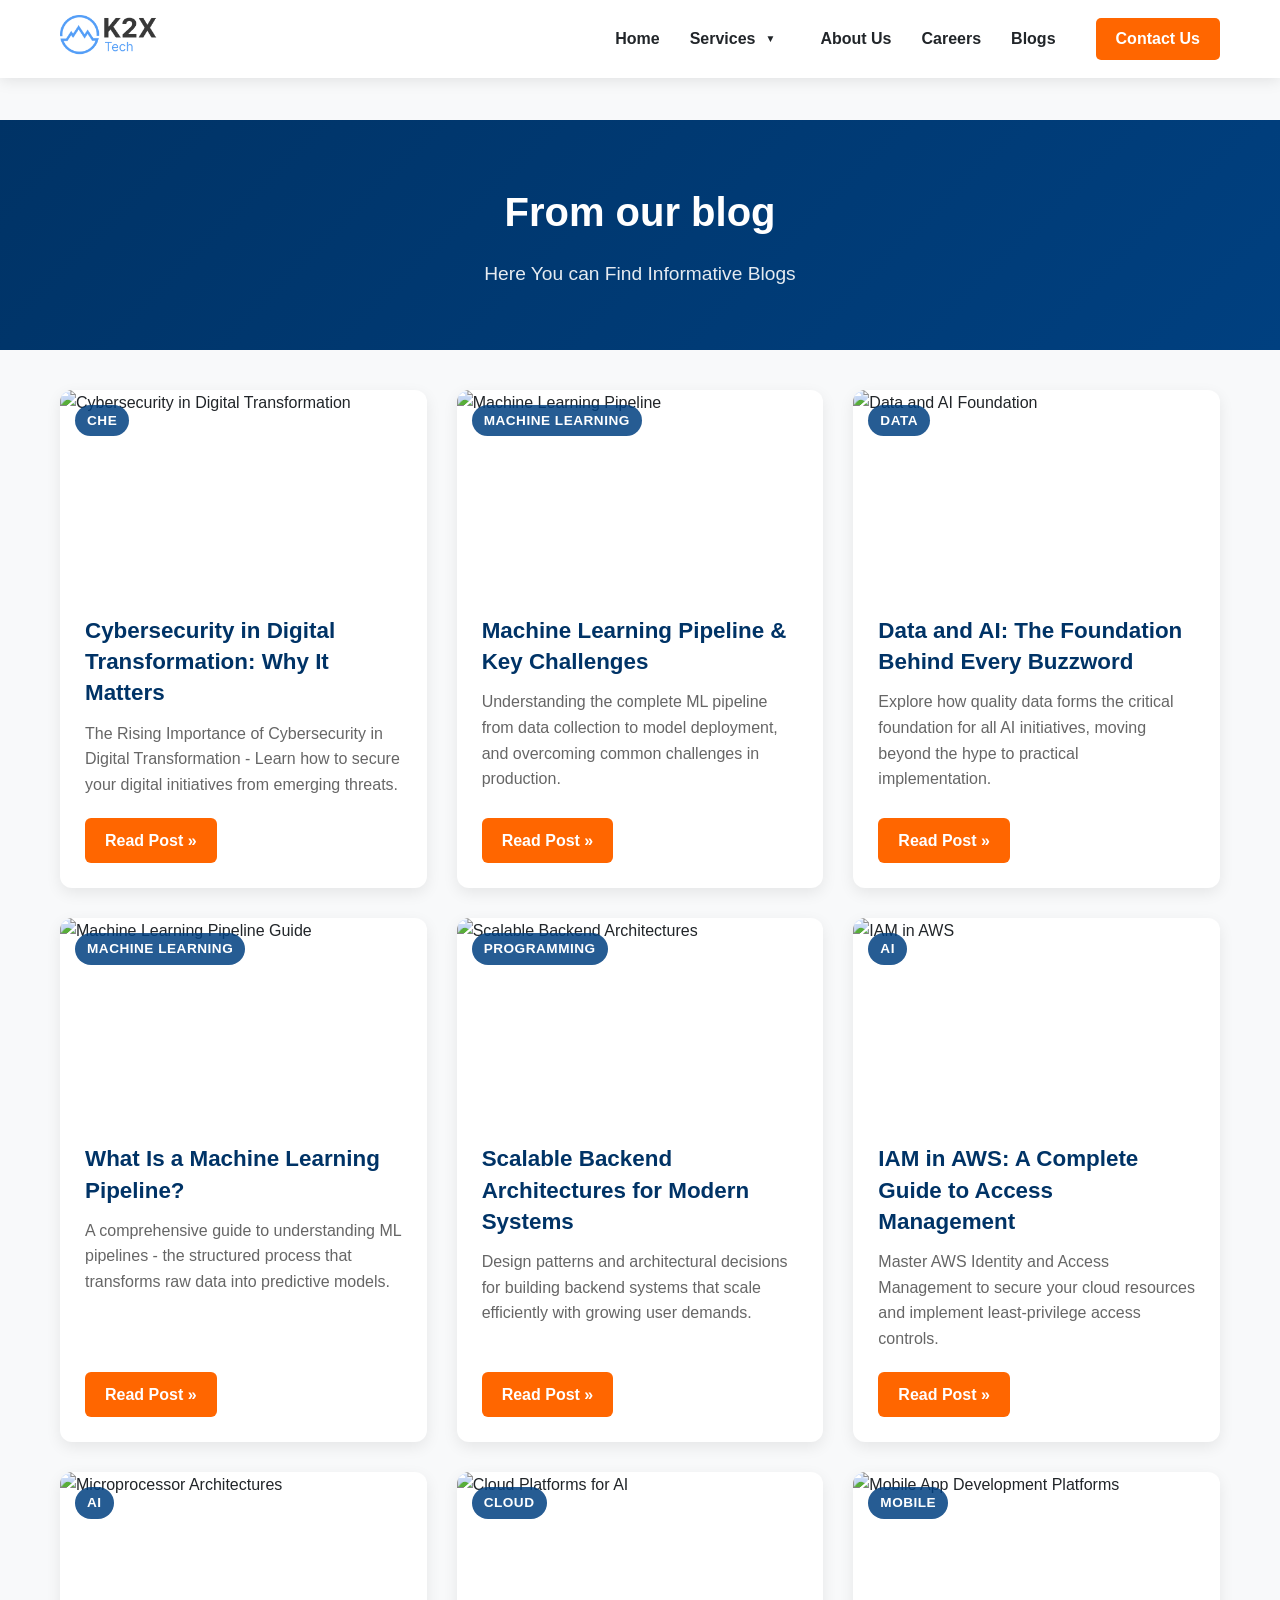
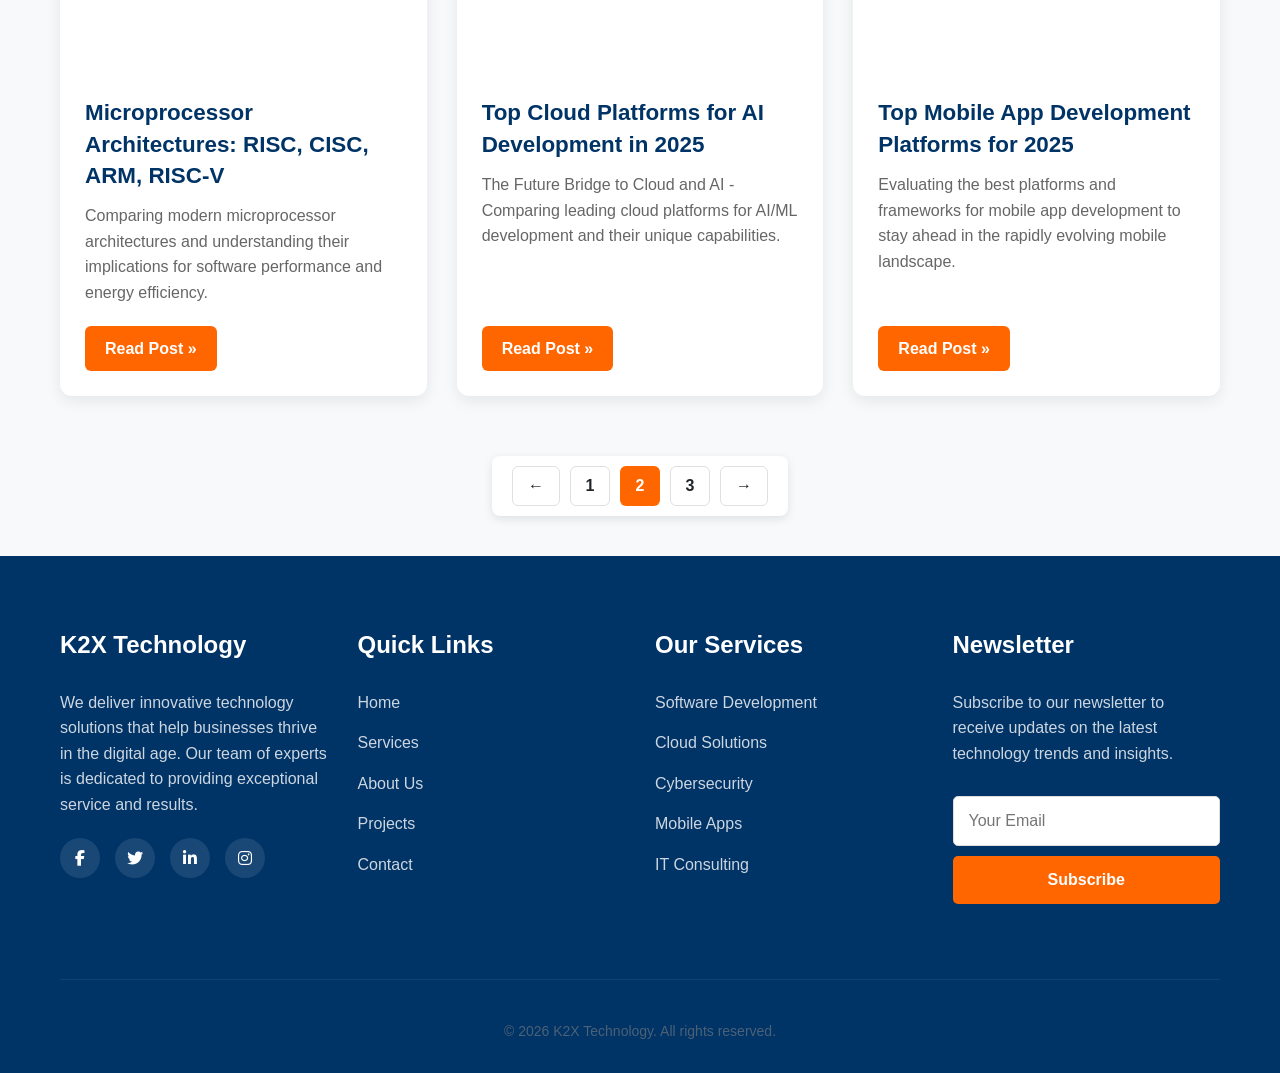
==== commit 3863d1a2: "Fix: correct live link in README, resolve 404 image path in CSS, and update copyright to 2026" ====
--- a/blog-page2.html
+++ b/blog-page2.html
@@ -266,7 +266,7 @@
         <div class="container header-container">
             <!-- Logo -->
             <a href="index.html" class="logo">
-                <img src="K2X-logo.png" alt="K2X Tech" class="logo-img">
+                <img src="images/K2X-logo.png" alt="K2X Tech" class="logo-img">
             </a>
 
             <!-- Desktop Navigation -->
@@ -306,7 +306,7 @@
             <div class="mobile-menu-container">
                 <div class="mobile-menu-header">
                     <div class="mobile-logo">
-                        <img src="K2X-logo.png" alt="K2X Tech">
+                        <img src="images/K2X-logo.png" alt="K2X Tech">
                     </div>
                 </div>
                 <nav class="mobile-nav">
@@ -559,7 +559,7 @@
                         </div>
                     </div>
                     <div class="copyright">
-                        <p>&copy; 2023 K2X Technology. All rights reserved.</p>
+                        <p class="mobile-copyright">© 2026 K2X Technology. All rights reserved.</p>
                     </div>
                 </div>
             </footer>
--- a/style.css
+++ b/style.css
@@ -551,7 +551,7 @@
 
 /* Slide 2 - Full Background Image */
 #slide2 {
-    background: linear-gradient(rgba(0, 51, 102, 0.7), rgba(0, 51, 102, 0.7)), url('slide\ 2.jpg');
+    background: linear-gradient(rgba(0, 51, 102, 0.7), rgba(0, 51, 102, 0.7)), url('images/slide\ 2.jpg');
     background-size: cover;
     background-position: center;
     background-repeat: no-repeat;
